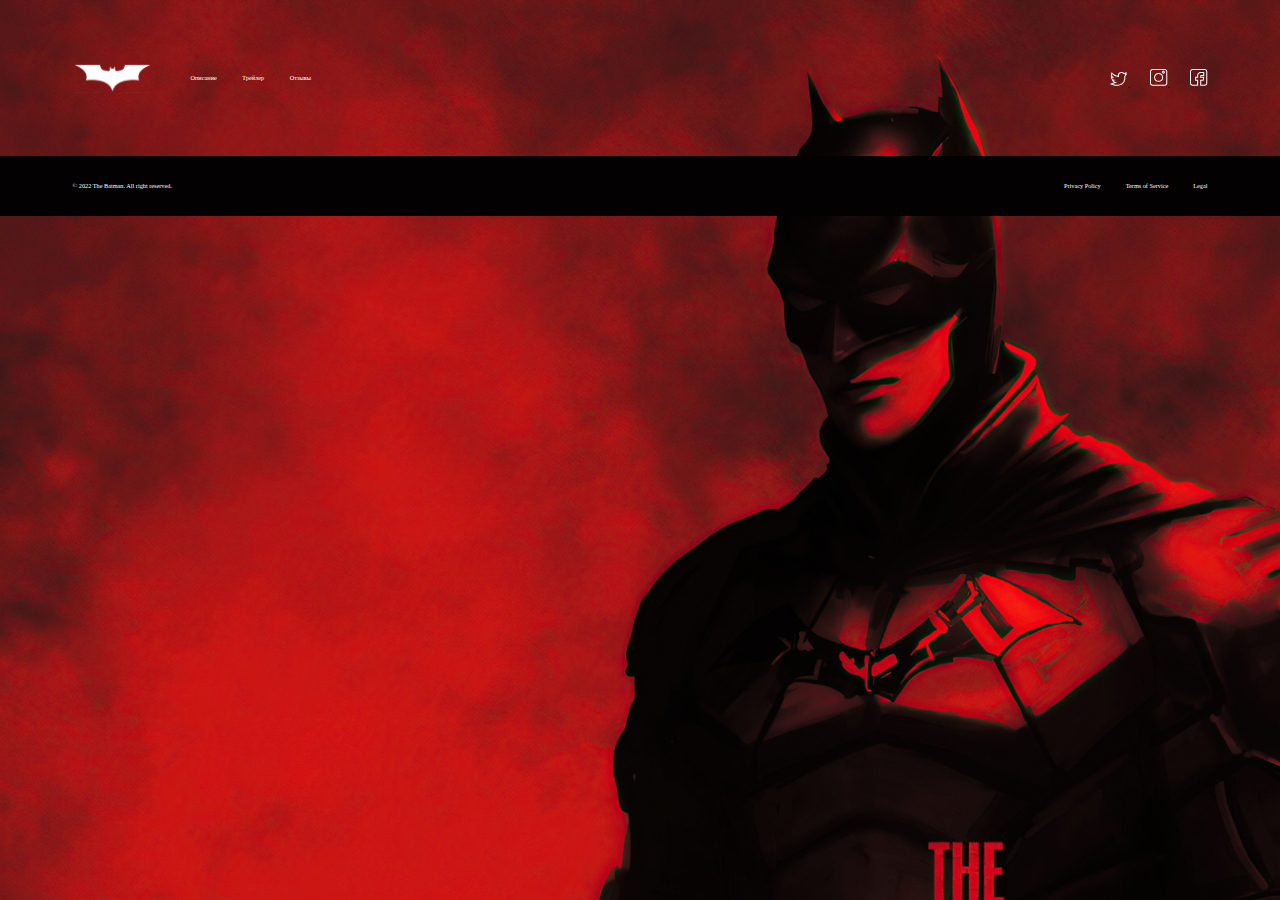
==== index.html @ c1396afc "ПЕРВАЯ ДОМАШКА" ====
<!DOCTYPE html>
<html lang="en">
<head>
    <meta charset="UTF-8">
    <meta http-equiv="X-UA-Compatible" content="IE=edge">
    <meta name="viewport" content="width=device-width, initial-scale=1.0">
    <title>Document</title>
    <link rel="stylesheet" href="css/normalize.css">
    <link rel="stylesheet" href="css/style.css">
</head>
<body>
    <header class="header">
        <div class="container">
            <div class="header__menu">
                <div class="header__logo">
                <img src="img/logo.svg" alt="">
                </div>
                <nav class="header__nav">
                <a href="#">Описание </a>
                <a href="#">Трейлер</a>
                <a href="#">Отзывы</a> 
                </nav>
                        </div>
                        <div class="header__socials">
                <a class="header__socials-icon" href="#">
                    <img src="img/twitter.svg" alt="">
                </a>
                <a class="header__socials-icon" href="#">
                    <img src="img/instagram.svg" alt="">
                </a>
                <a class="header__socials-icon" href="#">
                    <img src="img/facebook.svg" alt="">
                </a>
                        </div>
        </div>
    </header>
    <footer class="footer">
        <div class="container">
            <div class="footer__copy">
                © 2022 The Batman. All right reserved.
            </div>
            <ul class="footer__menu">
<li><a href="#">Privacy Policy</a>
</li>
<li><a href="#">Terms of Service</a>
</li>
<li><a href="#">Legal</a>
</li>
            </ul>
        </div>
    </footer>
</body>
</html>
---- css/style.css ----
*, 
*::before, 
::after{
box-sizing:border-box ;
}

* :focus:not(:focus-visible){
    outline: none;
}
html,
body{
font-size: 62.5%;
}
.container{
    width: 113.5rem;
    margin: 0 auto;
}
.header .container{
    display: flex;
    justify-content: space-between;
    align-items: center;
}
.header{
padding-top: 6.4rem;
padding-bottom: 6.4rem;
}
.header__menu{
display: flex;
align-items: center;
}
.header__logo{
    width: 7.9rem;
height: 2.8rem;
margin-right: 3.9rem;
}
.header__nav a:not(:last-child){
    margin-right: 2.4rem;
}
.header__nav a{
color: #FFFFFF;
text-decoration: none;
}
.header__socials-icon{
    width: 1.7rem;
    height: 1.6rem;
}
.header__socials-icon:not(:last-child){
    margin-right: 2rem;
}
body{
    background: url('../img/background.jpg');
}
.footer{
    background-color: #030102;
    color: #FFFFFF;
    padding-top: 2rem;
    padding-bottom: 2rem;
}
.footer .container{
    display: flex;
    justify-content: space-between;
    align-items: center;
}
.footer__menu{
    display: flex;
    padding-left: 0;
    color: #FFFFFF;
}
.footer__menu li{
    list-style: none;
}
.footer__menu :not(:last-child){
    margin-right: 2.5rem;
}
.footer__menu li a{
    color: #FFFFFF;
    text-decoration: none;
}
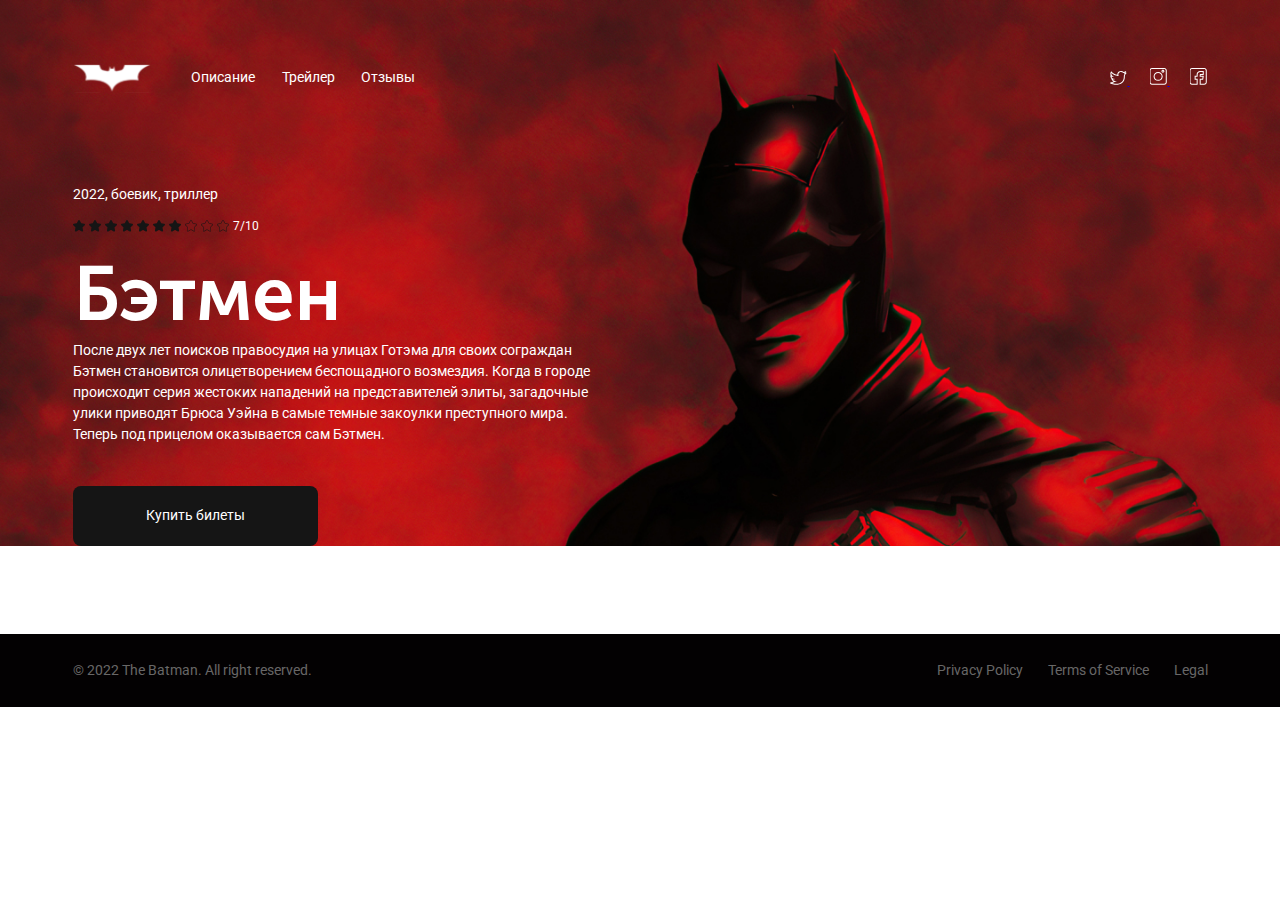
==== commit 7a00caf5: "Add files via upload" ====
--- a/index.html
+++ b/index.html
@@ -5,6 +5,9 @@
     <meta http-equiv="X-UA-Compatible" content="IE=edge">
     <meta name="viewport" content="width=device-width, initial-scale=1.0">
     <title>Document</title>
+    <link rel="preconnect" href="https://fonts.googleapis.com">
+<link rel="preconnect" href="https://fonts.gstatic.com" crossorigin>
+<link href="https://fonts.googleapis.com/css2?family=Roboto:wght@400;700&display=swap" rel="stylesheet">
     <link rel="stylesheet" href="css/normalize.css">
     <link rel="stylesheet" href="css/style.css">
 </head>
@@ -34,6 +37,60 @@
                         </div>
         </div>
     </header>
+    
+    
+    <main class="main">
+        <div class="container">
+<div class="main__rating">
+    <div class="main__rating-title">2022, боевик, триллер</div>
+   <div class="main__rating-wrap">
+    <div class="main__rating-stars">
+        <div class="main__rating-star">
+            <img src="img/star-active.svg" alt="">
+        </div>
+        <div class="main__rating-star">
+            <img src="img/star-active.svg" alt="">
+        </div>
+        <div class="main__rating-star">
+            <img src="img/star-active.svg" alt="">
+        </div>
+        <div class="main__rating-star">
+            <img src="img/star-active.svg" alt="">
+        </div>
+        <div class="main__rating-star">
+            <img src="img/star-active.svg" alt="">
+        </div>
+        <div class="main__rating-star">
+            <img src="img/star-active.svg" alt="">
+        </div>
+        <div class="main__rating-star">
+            <img src="img/star-active.svg" alt="">
+        </div>
+        <div class="main__rating-star">
+            <img src="img/star-no-active.svg" alt="">
+        </div>
+        <div class="main__rating-star">
+            <img src="img/star-no-active.svg" alt="">
+        </div>
+        <div class="main__rating-star">
+            <img src="img/star-no-active.svg" alt="">
+        </div>
+        <div class="main__rating-number">7/10 </div>
+            </div>
+            
+   </div>
+</div>
+<h1 class="main__header">Бэтмен</h1>
+<div class="main__description">
+    После двух лет поисков правосудия на улицах Готэма для своих сограждан 
+    Бэтмен становится олицетворением беспощадного возмездия. 
+    Когда в городе происходит серия жестоких нападений на представителей элиты, загадочные улики приводят 
+    Брюса Уэйна в самые темные закоулки преступного мира. 
+    Теперь под прицелом оказывается сам Бэтмен.
+</div>
+<a href="#" class="main__button">Купить билеты</a>
+    </div>
+    </main>
     <footer class="footer">
         <div class="container">
             <div class="footer__copy">
--- a/css/style.css
+++ b/css/style.css
@@ -7,9 +7,34 @@
 * :focus:not(:focus-visible){
     outline: none;
 }
+
+@font-face {
+	font-family: 'Museo Sans ';
+	src: url('../fonts/MuseoSansCyrl-700.eot');
+	src: local('../fonts/MuseoSansCyrl-700'),
+		url('../fonts/MuseoSansCyrl-700.eot?#iefix') format('embedded-opentype'),
+		url('../fonts/MuseoSansCyrl-700.woff') format('woff'),
+		url('../fonts/MuseoSansCyrl-700.ttf') format('truetype');
+	font-weight: normal;
+	font-style: normal;
+}
+
 html,
 body{
 font-size: 62.5%;
+font-family: 'Roboto', sans-serif;
+font-weight: normal;
+color: #FFFFFF;
+}
+
+h1, 
+h2, 
+h3, 
+h4, 
+h5, 
+h6{
+margin: 0;
+padding: 0;
 }
 .container{
     width: 113.5rem;
@@ -21,8 +46,11 @@
     align-items: center;
 }
 .header{
-padding-top: 6.4rem;
+    position: absolute;
 padding-bottom: 6.4rem;
+left: 50%;
+top: 6.4rem;
+transform: translate(-50%, 0);
 }
 .header__menu{
 display: flex;
@@ -37,8 +65,13 @@
     margin-right: 2.4rem;
 }
 .header__nav a{
+    
 color: #FFFFFF;
 text-decoration: none;
+    font-style: normal;
+    font-weight: normal;
+    font-size: 1.4rem;
+    line-height: 114%;
 }
 .header__socials-icon{
     width: 1.7rem;
@@ -47,8 +80,70 @@
 .header__socials-icon:not(:last-child){
     margin-right: 2rem;
 }
-body{
+
+.main{
+    padding-top: 18.7rem;
     background: url('../img/background.jpg');
+    background-repeat: no-repeat;
+    background-size: cover;
+    background-position-x: center;
+    background-position-y: top;
+}
+.main__header{
+    font-family: 'Museo Sans ';
+    font-size: 7.6rem;
+    line-height: 120%;
+}
+.main__rating-title{
+font-size: 1.4rem;
+line-height: 114%;
+margin-bottom: 1.6rem;
+}
+.main__rating-wrap{
+display: flex;
+align-items: center;
+}
+.main__rating{
+    margin-right: 1rem;
+}
+.main__rating-stars{
+display: flex;
+align-items: center;
+margin-right: .9rem;
+margin-bottom: 1.6rem;
+}
+.main__rating-number{
+    font-size: 1.2rem;
+    line-height: 117%;
+}
+.main__rating-star{
+    width: 1.2rem;
+    height: 1.2rem;
+    flex-shrink: 0;
+    cursor: pointer;
+}
+.main__rating-star:not(:last-child){
+    margin-right: .4rem;
+}
+.main__description{
+    font-size:1.4rem ;
+    line-height:150% ;
+    max-width: 52.8rem;
+    margin-bottom: 4.1rem;
+}
+.main__button{
+    display: flex;
+    justify-content: center;
+    align-items: center;
+    max-width: 24.5rem;
+    padding: 2.2rem 7.2rem;
+    margin-bottom: 8.8rem;
+    font-size: 1.4rem;
+    line-height: 114%;
+    color: #FFFFFF;
+text-decoration: none;
+background-color: #151515;
+border-radius: 8px;
 }
 .footer{
     background-color: #030102;
@@ -73,6 +168,14 @@
     margin-right: 2.5rem;
 }
 .footer__menu li a{
-    color: #FFFFFF;
+    color: #686767;
     text-decoration: none;
-}+    font-size: 1.4rem;
+line-height: 143%;
+
+}
+.footer__copy{
+font-size: 1.4rem;
+line-height: 143%;
+color: #686767;
+}
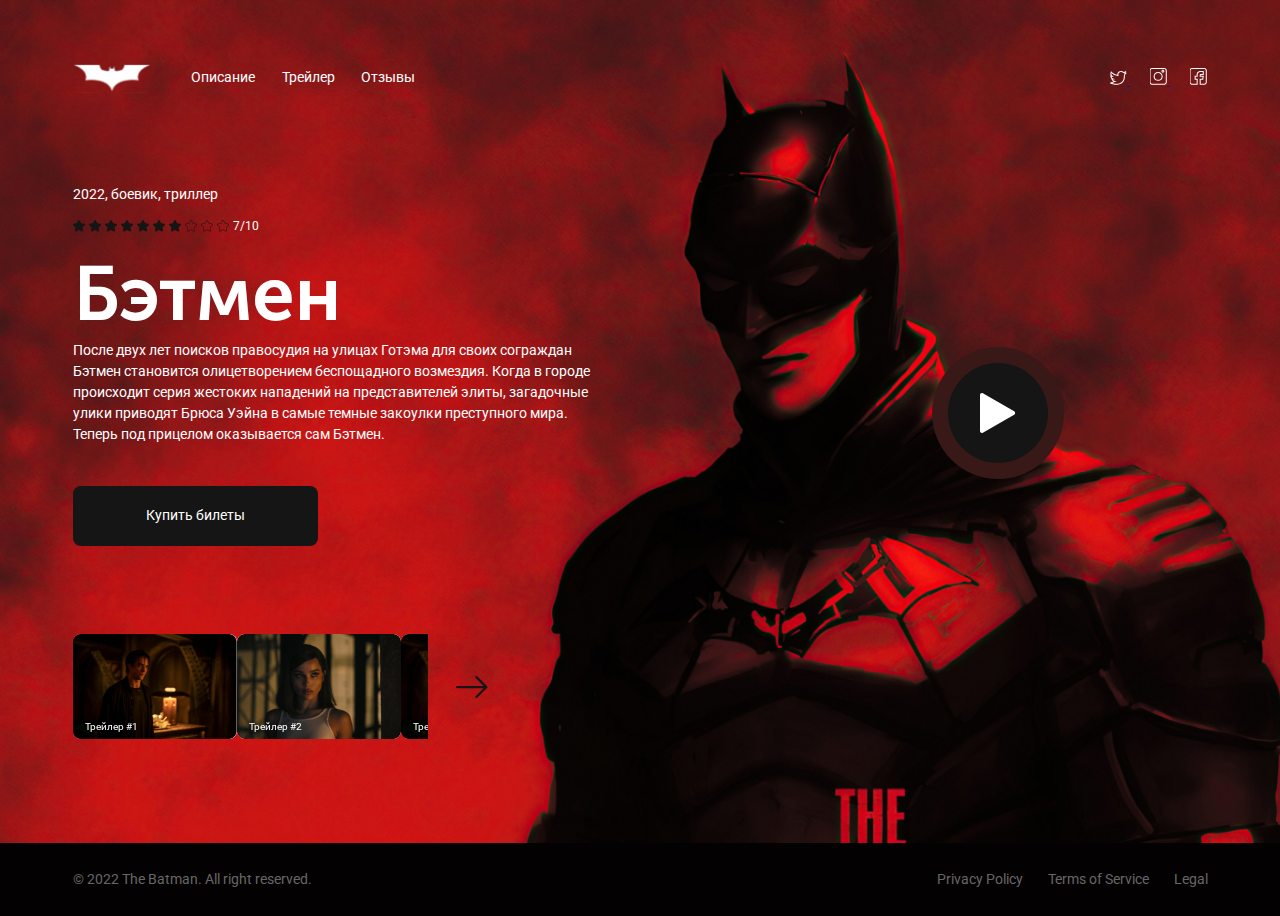
==== commit 0effebec: "Add files via upload" ====
--- a/index.html
+++ b/index.html
@@ -9,6 +9,7 @@
 <link rel="preconnect" href="https://fonts.gstatic.com" crossorigin>
 <link href="https://fonts.googleapis.com/css2?family=Roboto:wght@400;700&display=swap" rel="stylesheet">
     <link rel="stylesheet" href="css/normalize.css">
+    <link rel="stylesheet" href="css/swiper-bundle.css">
     <link rel="stylesheet" href="css/style.css">
 </head>
 <body>
@@ -81,14 +82,54 @@
    </div>
 </div>
 <h1 class="main__header">Бэтмен</h1>
-<div class="main__description">
-    После двух лет поисков правосудия на улицах Готэма для своих сограждан 
-    Бэтмен становится олицетворением беспощадного возмездия. 
-    Когда в городе происходит серия жестоких нападений на представителей элиты, загадочные улики приводят 
-    Брюса Уэйна в самые темные закоулки преступного мира. 
-    Теперь под прицелом оказывается сам Бэтмен.
+<div class="main__description-wrap">
+    <div class="main__description">
+        После двух лет поисков правосудия на улицах Готэма для своих сограждан 
+        Бэтмен становится олицетворением беспощадного возмездия. 
+        Когда в городе происходит серия жестоких нападений на представителей элиты, загадочные улики приводят 
+        Брюса Уэйна в самые темные закоулки преступного мира. 
+        Теперь под прицелом оказывается сам Бэтмен.
+    </div>
+    <div class="main__button-play">
+        <div class="main__button-dark">
+            <img src="img/play-icon.svg" alt="">
+        </div>
+    </div>
 </div>
 <a href="#" class="main__button">Купить билеты</a>
+
+<div class="main-slider__wrap">
+    <div class="main-slider swiper">
+        <div class="swiper-wrapper">
+            <div class="main-slider__slide swiper-slide">
+                <img src="img/slide-1.jpg" alt="">
+                <span>Трейлер #1</span>
+            </div>
+            <div class="main-slider__slide swiper-slide">
+                <img src="img/slide-2.jpg" alt="">
+                <span>Трейлер #2</span>
+            </div>
+            <div class="main-slider__slide swiper-slide">
+                <img src="img/slide-1.jpg" alt="">
+                <span>Трейлер #3</span>
+            </div>
+            <div class="main-slider__slide swiper-slide">
+                <img src="img/slide-2.jpg" alt="">
+                <span>Трейлер #4</span>
+            </div>
+            <div class="main-slider__slide swiper-slide">
+                <img src="img/slide-1.jpg" alt="">
+                <span>Трейлер #5</span>
+            </div>
+            <div class="main-slider__slide swiper-slide">
+                <img src="img/slide-2.jpg" alt="">
+                <span>Трейлер #6</span>
+            </div>
+        </div>
+        </div>
+<div class="main-slider__arrow">
+    <img src="img/arrow-slider.svg" alt="">
+</div>
     </div>
     </main>
     <footer class="footer">
@@ -106,5 +147,7 @@
             </ul>
         </div>
     </footer>
+    <script src="js/swiper-bundle.js"></script>
+    <script src="js/main.js"></script>
 </body>
 </html>--- a/css/style.css
+++ b/css/style.css
@@ -83,6 +83,7 @@
 
 .main{
     padding-top: 18.7rem;
+    padding-bottom: 10.4rem;
     background: url('../img/background.jpg');
     background-repeat: no-repeat;
     background-size: cover;
@@ -124,6 +125,10 @@
 }
 .main__rating-star:not(:last-child){
     margin-right: .4rem;
+}
+.main__description-wrap{
+    display: flex;
+    align-items: center;
 }
 .main__description{
     font-size:1.4rem ;
@@ -145,6 +150,58 @@
 background-color: #151515;
 border-radius: 8px;
 }
+.main__button-play{
+    display: flex;
+    justify-content: center;
+    align-items: center;
+width: 13.2rem ;
+height: 13.2rem ;
+margin-left: 33.1rem;
+border-radius: 50%;
+background-color: #391917 ;
+cursor: pointer;
+}
+.main__button-dark{
+    display: flex;
+    justify-content: center;
+    align-items: center;
+    width: 10rem;
+    height: 10rem;
+    border-radius: 50%;
+    background-color: #151515;
+}
+.main-slider__wrap{
+   max-width: 41.5rem;
+   display: flex;
+   align-items: center;
+}
+.main-slider__slide{
+    position: relative;
+    width: 16.4rem;
+    height: 10.5rem;
+    border-radius: .8rem;
+    overflow: hidden;
+}
+.main-slider__slide img{
+    width: 100%;
+    height: 100%;
+    object-fit: cover;
+}
+.main-slider__slide span{
+    position: absolute;
+    left: 1.2rem;
+    bottom: .6rem;
+    transform: translate(0,0);
+    font-size: 1rem;
+    line-height: 120%;
+}
+.main-slider__arrow{
+    width: 3.2rem;
+    height: 2.2rem;
+    flex-shrink: 0;
+    margin-left: 2.8rem;
+    cursor: pointer;
+}
 .footer{
     background-color: #030102;
     color: #FFFFFF;
